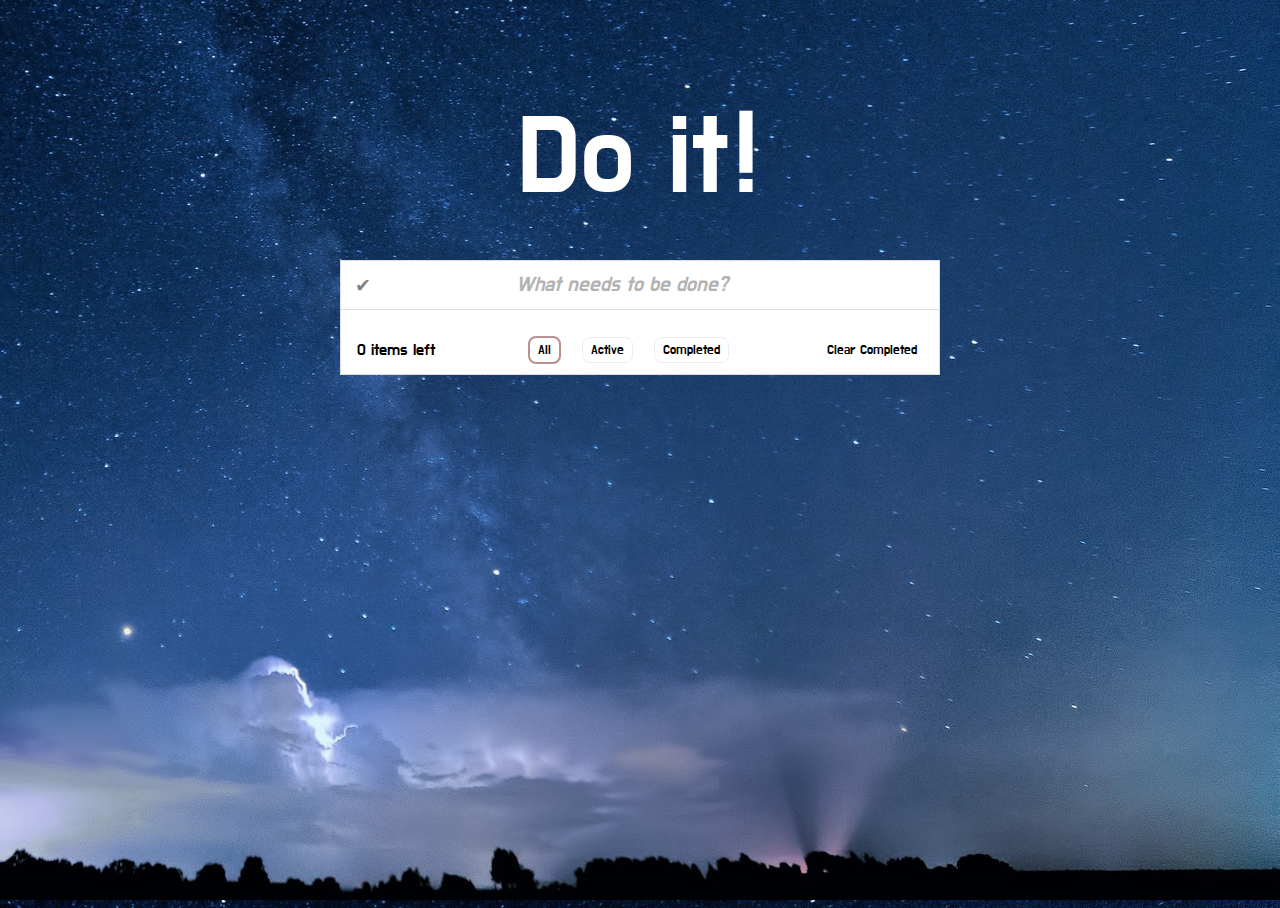
==== index.html @ 5c09faf8 "hompage" ====
<!DOCTYPE html>
<html lang="en">
  <head>
    <meta charset="UTF-8" />
    <meta http-equiv="X-UA-Compatible" content="IE=edge" />
    <meta name="viewport" content="width=device-width, initial-scale=1.0" />
    <link rel="stylesheet" href="./css/todo.css" />


    <title>TODO-VanilaJS</title>
  </head>
  <body>
    <div class="todo-wrapper">
      <div class="todo-title">Do it!</div>
      <div class="todo-box">
        <div class="todo-input-box">
          <button class="complete-all-btn">✔</button>
          <input
            type="text"
            class="todo-input"
            placeholder="What needs to be done?"
          />
        </div>

        <ul class="todo-list"></ul>
        <div class="todo-bottom">
          <div class="left-items">3 items left</div>
          <div class="button-group">
            <button class="show-all-btn selected" data-type="all">All</button>
            <button class="show-active-btn" data-type="active">Active</button>
            <button class="show-completed-btn" data-type="completed">
              Completed
            </button>
          </div>
          <button class="clear-completed-btn">Clear Completed</button>
        </div>
      </div>
      <!-- <p class="info"></p> -->
    </div>
    <script src="./js/todo.js"></script>
  </body>
</html>
---- css/todo.css ----
@import url('https://fonts.googleapis.com/css2?family=Do+Hyeon&display=swap');

* {
  font-family: 'Do Hyeon', sans-serif;
}

html {
  height: 100%;
}

body {
  display: flex;
  flex-wrap: nowrap;
  justify-content: center;
  /* background-color: black; */
  background-image: url(../images/bgimg.jpg);
  background-position: 100% 100%;
  min-height: 100%;
}

.todo-wrapper {
  justify-content: center;
  margin-top: 3rem;
  min-width: 600px;
}

.todo-title {
  padding: 2rem;
  text-align: center;
  color: rgb(255, 255, 255);
  font-size: 7rem;
}

.todo-box {
  background-color: white;
  border: 1px solid #ddd;
}

.todo-input-box {
  display: flex;
  flex-wrap: nowrap;
  flex-direction: row;
  height: 3rem;
  border-bottom: 1px solid #ddd;
  justify-content: flex-start;
  align-items: center;
}

button {
  background-color: transparent;
  border: 0;
}

.complete-all-btn {
  color: gray;
  min-width: none;
  min-height: none;
  width: 1.5rem;
  height: 1.5rem;
  margin: 0.5rem 0.5rem;
  border-radius: 50px;
  cursor: pointer;
  font-size: 1.2rem;
}

.complete-all-btn.checked {
  color: green;
}

.todo-input {
  width: 80%;
  text-align: center;
  border: 0;
  outline: none;
  font-size: 1.3rem;
}

.todo-item {
  position: relative;
  display: flex;
  flex-wrap: nowrap;
  flex-direction: row;
  justify-content: space-between;
  align-items: center;
  height: 3rem;
  border-bottom: 1px solid #ddd;
}

.todo-item:hover .delBtn {
  opacity: 1;
}

.checkbox {
  min-width: none;
  min-height: none;
  width: 1.5rem;
  height: 1.5rem;
  margin: 0.5rem 0.5rem;
  border-radius: 50px;
  border: 1px solid lightgray;
  cursor: pointer;
  text-align: center;
}

.todo-item.checked .checkbox {
  border: 2px solid darkgray;
  color: green;
}

.todo {
  font-size: 1.3rem;
  padding: 0 1rem;
  width: 80%;
}

.todo-item.checked .todo {
  font-style: italic;
  text-decoration: line-through;
  color: lightgray;
}

.delBtn {
  opacity: 1;
  width: 3rem;
  height: 3rem;
  font-size: 1.5rem;
  font-weight: lighter;
  cursor: pointer;
}

.todo-bottom {
  height: 3rem;
  display: flex;
  flex-wrap: nowrap;
  flex-direction: row;
  justify-content: space-between;
  align-items: center;
  padding: 0 1rem;
}

.button-group {
  flex-direction: row;
  flex-wrap: nowrap;
}

.button-group button {
  border: 1px solid #eee;
  padding: 0.2rem 0.5rem;
  margin: 0 0.5rem;
  border-radius: 8px;
  cursor: pointer;
}

.button-group button.selected {
  border: 2px solid rosybrown;
  padding: 0.2rem 0.5rem;
  margin: 0 0.5rem;
  border-radius: 8px;
}

.clear-completed-btn:hover {
  font-style: italic;
  text-decoration: underline;
  cursor: pointer;
}

.edit-input {
  position: absolute;
  left: 0;
  top: 0;
  width: 590px;
  height: 2.8rem;
  margin: 0;
}

p.info {
  margin-top: 1.5rem;
  text-align: center;
  color: #ccc;
}

input::placeholder {
  color: gray;
  font-style: italic;
  opacity: 60%;
}
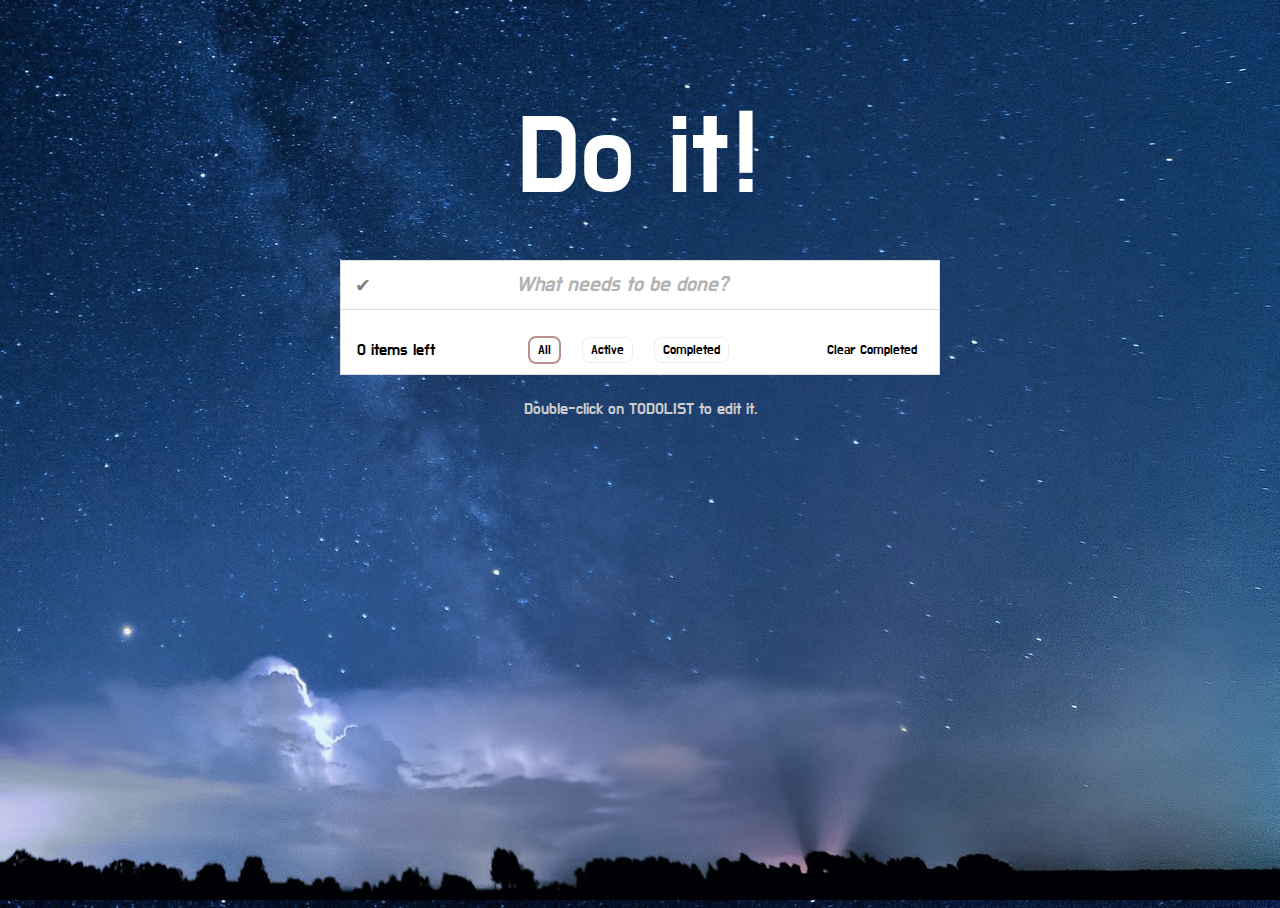
==== commit 5956b188: "edit html and css" ====
--- a/index.html
+++ b/index.html
@@ -1,13 +1,12 @@
 <!DOCTYPE html>
-<html lang="en">
+<html lang="ko">
   <head>
     <meta charset="UTF-8" />
     <meta http-equiv="X-UA-Compatible" content="IE=edge" />
     <meta name="viewport" content="width=device-width, initial-scale=1.0" />
     <link rel="stylesheet" href="./css/todo.css" />
 
-
-    <title>TODO-VanilaJS</title>
+    <title>TODOLIST</title>
   </head>
   <body>
     <div class="todo-wrapper">
@@ -35,7 +34,7 @@
           <button class="clear-completed-btn">Clear Completed</button>
         </div>
       </div>
-      <!-- <p class="info"></p> -->
+      <p class="info">Double-click on TODOLIST to edit it.</p>
     </div>
     <script src="./js/todo.js"></script>
   </body>
--- a/css/todo.css
+++ b/css/todo.css
@@ -87,7 +87,7 @@
 }
 
 .todo-item:hover .delBtn {
-  opacity: 1;
+  opacity: 0.5;
 }
 
 .checkbox {
